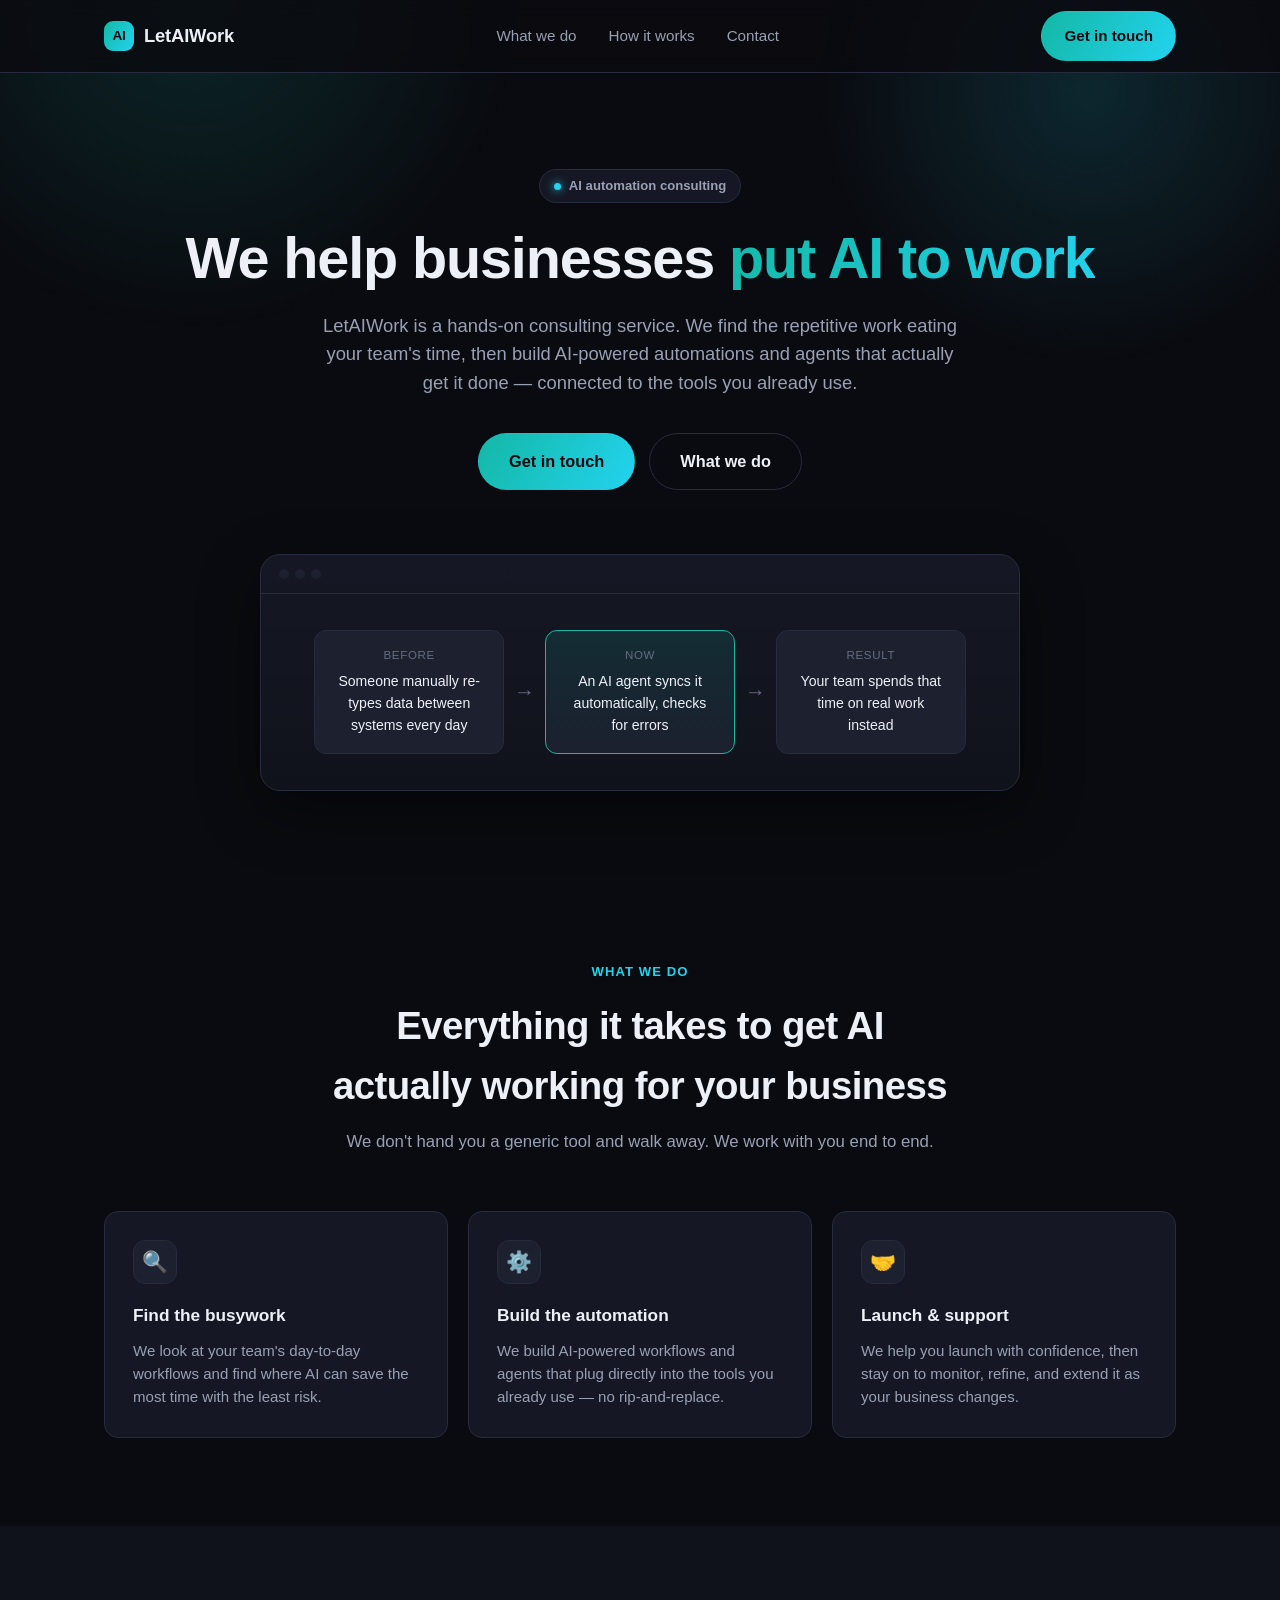
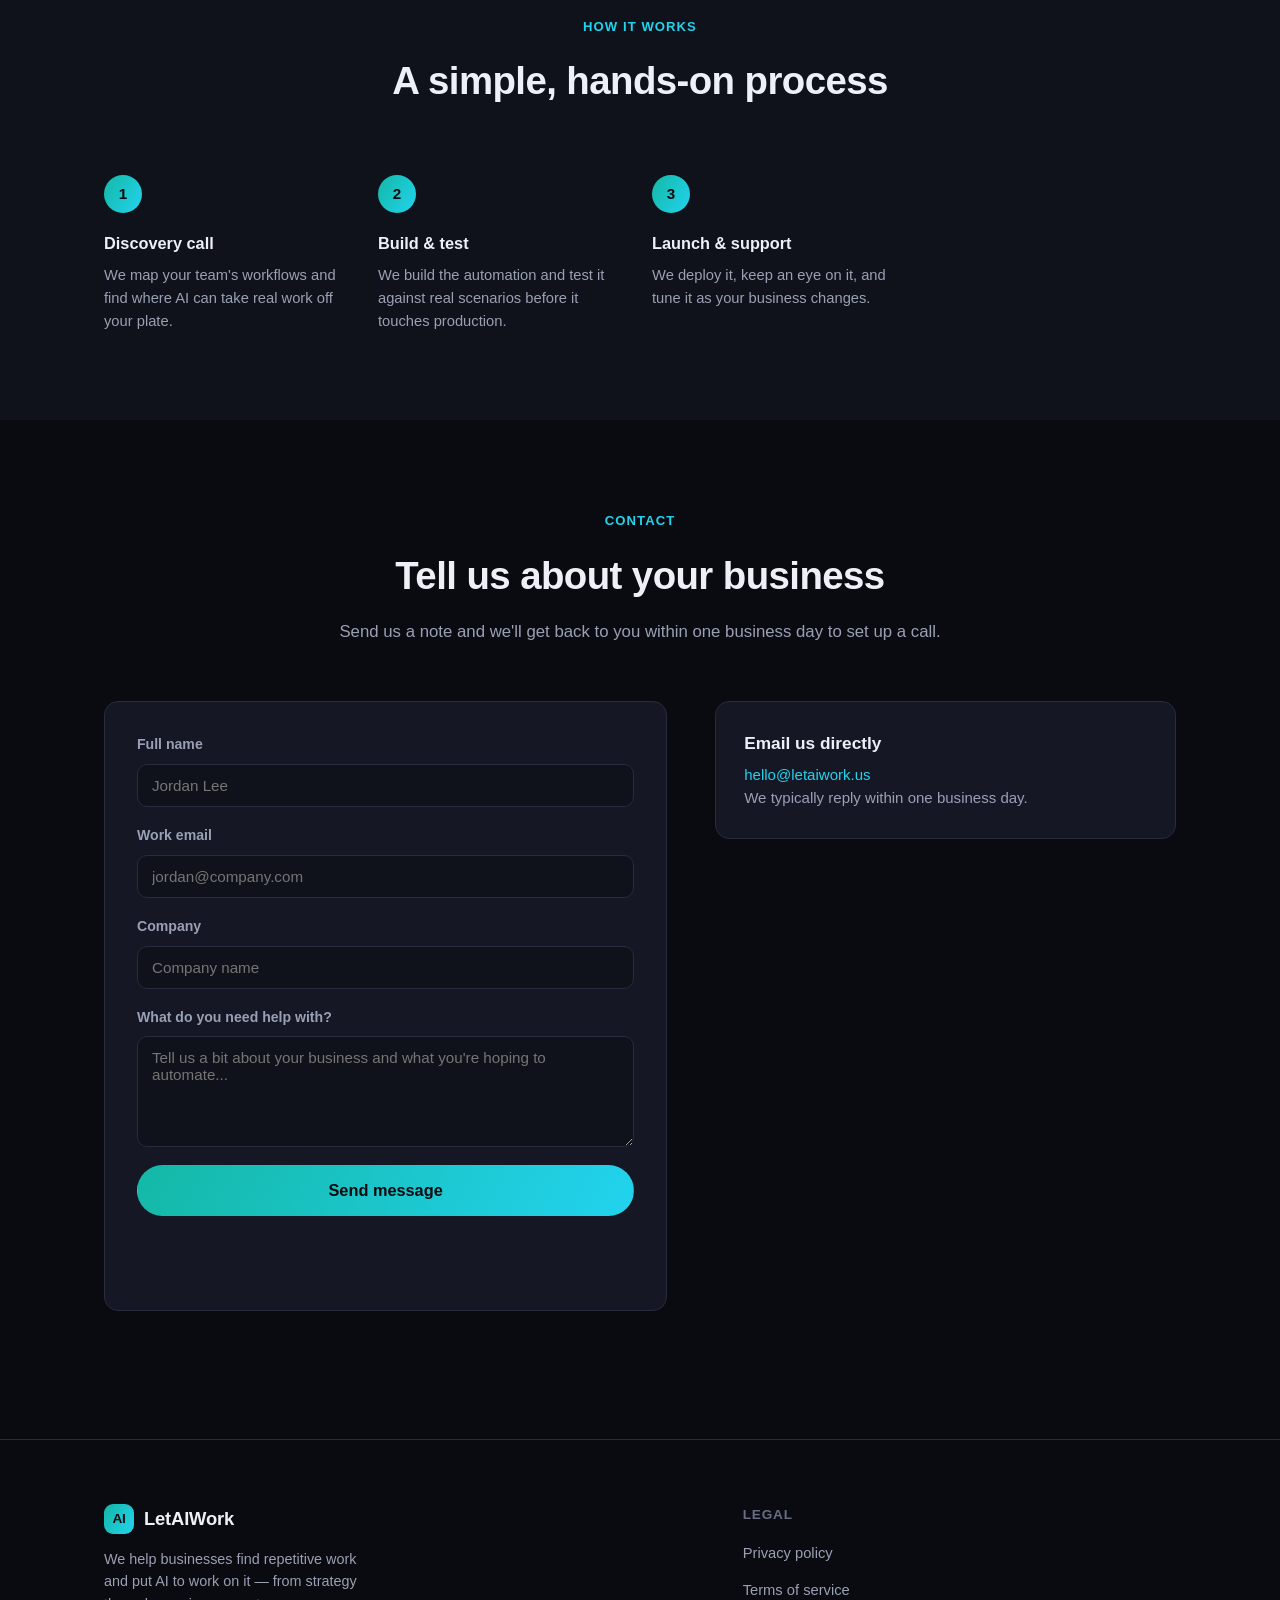
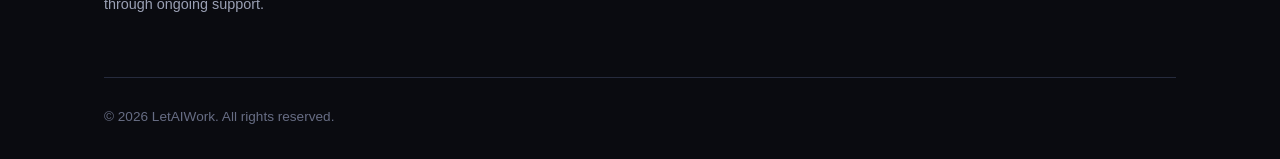
==== index.html @ fd500270 "Add initial static site: AI automation consulting landing page Single-page site pitching LetAIWork's" ====
<!doctype html>
<html lang="en">
<head>
<meta charset="UTF-8" />
<meta name="viewport" content="width=device-width, initial-scale=1.0" />
<title>LetAIWork — We help businesses put AI to work</title>
<meta name="description" content="LetAIWork is a consulting service that helps businesses find repetitive work, then build AI-powered automations and agents that handle it — connected to the tools you already use." />
<link rel="icon" href="data:image/svg+xml,<svg xmlns=%22http://www.w3.org/2000/svg%22 viewBox=%220 0 100 100%22><rect width=%22100%22 height=%22100%22 rx=%2224%22 fill=%22%2314b8a6%22/></svg>" />
<link rel="stylesheet" href="css/style.css" />
</head>
<body>

<header class="site-header">
  <div class="wrap">
    <a href="index.html" class="logo">
      <span class="logo-mark">AI</span>
      LetAIWork
    </a>
    <nav class="main-nav">
      <a href="#what-we-do">What we do</a>
      <a href="#how-it-works">How it works</a>
      <a href="#contact">Contact</a>
    </nav>
    <div class="nav-actions">
      <a href="#contact" class="btn btn-primary">Get in touch</a>
    </div>
    <button class="nav-toggle" aria-label="Toggle menu" aria-expanded="false">☰</button>
  </div>
  <div class="mobile-nav">
    <a href="#what-we-do">What we do</a>
    <a href="#how-it-works">How it works</a>
    <a href="#contact">Contact</a>
    <a href="#contact" class="btn btn-primary btn-block">Get in touch</a>
  </div>
</header>

<main>

  <section class="hero">
    <div class="wrap">
      <span class="eyebrow"><span class="dot"></span> AI automation consulting</span>
      <h1>We help businesses <span class="grad">put AI to work</span></h1>
      <p class="lede">LetAIWork is a hands-on consulting service. We find the repetitive work eating your team's time, then build AI-powered automations and agents that actually get it done — connected to the tools you already use.</p>
      <div class="hero-actions">
        <a href="#contact" class="btn btn-primary btn-lg">Get in touch</a>
        <a href="#what-we-do" class="btn btn-ghost btn-lg">What we do</a>
      </div>

      <div class="hero-visual">
        <div class="window-toolbar"><span></span><span></span><span></span></div>
        <div class="flow-body">
          <div class="flow-step">
            <span class="flow-label">Before</span>
            Someone manually re-types data between systems every day
          </div>
          <span class="flow-arrow">→</span>
          <div class="flow-step active">
            <span class="flow-label">Now</span>
            An AI agent syncs it automatically, checks for errors
          </div>
          <span class="flow-arrow">→</span>
          <div class="flow-step">
            <span class="flow-label">Result</span>
            Your team spends that time on real work instead
          </div>
        </div>
      </div>
    </div>
  </section>

  <section id="what-we-do">
    <div class="wrap">
      <div class="section-head">
        <span class="tag">What we do</span>
        <h2>Everything it takes to get AI actually working for your business</h2>
        <p>We don't hand you a generic tool and walk away. We work with you end to end.</p>
      </div>
      <div class="grid">
        <div class="card">
          <div class="card-icon">🔍</div>
          <h3>Find the busywork</h3>
          <p>We look at your team's day-to-day workflows and find where AI can save the most time with the least risk.</p>
        </div>
        <div class="card">
          <div class="card-icon">⚙️</div>
          <h3>Build the automation</h3>
          <p>We build AI-powered workflows and agents that plug directly into the tools you already use — no rip-and-replace.</p>
        </div>
        <div class="card">
          <div class="card-icon">🤝</div>
          <h3>Launch &amp; support</h3>
          <p>We help you launch with confidence, then stay on to monitor, refine, and extend it as your business changes.</p>
        </div>
      </div>
    </div>
  </section>

  <section id="how-it-works" style="background: var(--bg-alt);">
    <div class="wrap">
      <div class="section-head">
        <span class="tag">How it works</span>
        <h2>A simple, hands-on process</h2>
      </div>
      <div class="steps">
        <div class="step">
          <div class="step-num">1</div>
          <h3>Discovery call</h3>
          <p>We map your team's workflows and find where AI can take real work off your plate.</p>
        </div>
        <div class="step">
          <div class="step-num">2</div>
          <h3>Build &amp; test</h3>
          <p>We build the automation and test it against real scenarios before it touches production.</p>
        </div>
        <div class="step">
          <div class="step-num">3</div>
          <h3>Launch &amp; support</h3>
          <p>We deploy it, keep an eye on it, and tune it as your business changes.</p>
        </div>
      </div>
    </div>
  </section>

  <section id="contact">
    <div class="wrap">
      <div class="section-head">
        <span class="tag">Contact</span>
        <h2>Tell us about your business</h2>
        <p>Send us a note and we'll get back to you within one business day to set up a call.</p>
      </div>
      <div class="contact-grid">

        <form class="contact-form" id="contact-form">
          <div class="field">
            <label for="name">Full name</label>
            <input type="text" id="name" name="name" required placeholder="Jordan Lee" />
          </div>
          <div class="field">
            <label for="email">Work email</label>
            <input type="email" id="email" name="email" required placeholder="jordan@company.com" />
          </div>
          <div class="field">
            <label for="company">Company</label>
            <input type="text" id="company" name="company" placeholder="Company name" />
          </div>
          <div class="field">
            <label for="message">What do you need help with?</label>
            <textarea id="message" name="message" rows="5" required placeholder="Tell us a bit about your business and what you're hoping to automate..."></textarea>
          </div>
          <button type="submit" class="btn btn-primary btn-block btn-lg">Send message</button>
          <p class="form-status hero-note" style="text-align:center; min-height: 1.2em;"></p>
        </form>

        <div class="contact-info">
          <div class="card">
            <h3>Email us directly</h3>
            <p><a href="mailto:hello@letaiwork.us">hello@letaiwork.us</a><br>We typically reply within one business day.</p>
          </div>
        </div>

      </div>
    </div>
  </section>

</main>

<footer class="site-footer">
  <div class="wrap">
    <div class="footer-grid" style="grid-template-columns: 1.4fr 1fr;">
      <div class="footer-brand">
        <a href="index.html" class="logo"><span class="logo-mark">AI</span>LetAIWork</a>
        <p>We help businesses find repetitive work and put AI to work on it — from strategy through ongoing support.</p>
      </div>
      <div class="footer-col">
        <h4>Legal</h4>
        <ul>
          <li><a href="privacy.html">Privacy policy</a></li>
          <li><a href="terms.html">Terms of service</a></li>
        </ul>
      </div>
    </div>
    <div class="footer-bottom">
      <span>© <span id="year">2026</span> LetAIWork. All rights reserved.</span>
    </div>
  </div>
</footer>

<script src="js/main.js"></script>
</body>
</html>
---- css/style.css ----
/* LetAIWork — letaiwork.us */

:root {
  --bg: #0a0b10;
  --bg-alt: #10121b;
  --surface: #151824;
  --surface-2: #1c202f;
  --border: #262b3d;
  --text: #eef0f7;
  --text-dim: #9aa0b4;
  --text-faint: #676d84;
  --accent-1: #14b8a6;
  --accent-2: #22d3ee;
  --accent-3: #fbbf24;
  --gradient: linear-gradient(120deg, var(--accent-1), var(--accent-2));
  --radius: 14px;
  --max-width: 1120px;
  --shadow: 0 20px 60px rgba(0, 0, 0, 0.45);
}

* {
  box-sizing: border-box;
}

html {
  scroll-behavior: smooth;
}

body {
  margin: 0;
  background: var(--bg);
  color: var(--text);
  font-family: -apple-system, BlinkMacSystemFont, "Segoe UI", Inter, Roboto, Helvetica, Arial, sans-serif;
  line-height: 1.55;
  -webkit-font-smoothing: antialiased;
}

body::before {
  content: "";
  position: fixed;
  inset: 0;
  z-index: -1;
  background:
    radial-gradient(600px circle at 15% 0%, rgba(20, 184, 166, 0.16), transparent 55%),
    radial-gradient(500px circle at 85% 10%, rgba(34, 211, 238, 0.14), transparent 55%);
  pointer-events: none;
}

img {
  max-width: 100%;
  display: block;
}

a {
  color: inherit;
  text-decoration: none;
}

.wrap {
  max-width: var(--max-width);
  margin: 0 auto;
  padding: 0 24px;
}

/* ---------- Header ---------- */

.site-header {
  position: sticky;
  top: 0;
  z-index: 50;
  background: rgba(10, 11, 16, 0.8);
  backdrop-filter: blur(10px);
  border-bottom: 1px solid var(--border);
}

.site-header .wrap {
  display: flex;
  align-items: center;
  justify-content: space-between;
  height: 72px;
}

.logo {
  display: flex;
  align-items: center;
  gap: 10px;
  font-weight: 700;
  font-size: 1.15rem;
  letter-spacing: -0.01em;
}

.logo-mark {
  width: 30px;
  height: 30px;
  border-radius: 9px;
  background: var(--gradient);
  display: inline-flex;
  align-items: center;
  justify-content: center;
  font-size: 0.85rem;
  color: #0a0b10;
  font-weight: 800;
}

.main-nav {
  display: flex;
  align-items: center;
  gap: 32px;
}

.main-nav a {
  color: var(--text-dim);
  font-size: 0.95rem;
  font-weight: 500;
  transition: color 0.15s ease;
}

.main-nav a:hover,
.main-nav a[aria-current="page"] {
  color: var(--text);
}

.nav-actions {
  display: flex;
  align-items: center;
  gap: 14px;
}

.nav-toggle {
  display: none;
  background: none;
  border: 1px solid var(--border);
  border-radius: 8px;
  width: 40px;
  height: 40px;
  color: var(--text);
  font-size: 1.1rem;
  cursor: pointer;
}

/* ---------- Buttons ---------- */

.btn {
  display: inline-flex;
  align-items: center;
  justify-content: center;
  gap: 8px;
  padding: 12px 22px;
  border-radius: 999px;
  font-weight: 600;
  font-size: 0.95rem;
  border: 1px solid transparent;
  cursor: pointer;
  transition: transform 0.15s ease, box-shadow 0.15s ease, background 0.15s ease, border-color 0.15s ease;
  white-space: nowrap;
}

.btn-primary {
  background: var(--gradient);
  color: #0a0b10;
}

.btn-primary:hover {
  transform: translateY(-1px);
  box-shadow: 0 10px 30px rgba(20, 184, 166, 0.35);
}

.btn-ghost {
  background: transparent;
  color: var(--text);
  border-color: var(--border);
}

.btn-ghost:hover {
  border-color: var(--accent-2);
  color: var(--accent-2);
}

.btn-block {
  width: 100%;
}

.btn-lg {
  padding: 15px 30px;
  font-size: 1.02rem;
}

/* ---------- Hero ---------- */

.hero {
  padding: 96px 0 80px;
  text-align: center;
}

.eyebrow {
  display: inline-flex;
  align-items: center;
  gap: 8px;
  padding: 6px 14px;
  border-radius: 999px;
  border: 1px solid var(--border);
  background: var(--surface);
  color: var(--text-dim);
  font-size: 0.82rem;
  font-weight: 600;
  margin-bottom: 24px;
}

.eyebrow .dot {
  width: 7px;
  height: 7px;
  border-radius: 50%;
  background: var(--accent-2);
  box-shadow: 0 0 8px var(--accent-2);
}

h1 {
  font-size: clamp(2.3rem, 5vw, 3.6rem);
  line-height: 1.08;
  letter-spacing: -0.02em;
  margin: 0 0 22px;
  font-weight: 700;
}

h1 .grad {
  background: var(--gradient);
  -webkit-background-clip: text;
  background-clip: text;
  color: transparent;
}

.lede {
  max-width: 640px;
  margin: 0 auto 36px;
  font-size: 1.15rem;
  color: var(--text-dim);
}

.hero-actions {
  display: flex;
  align-items: center;
  justify-content: center;
  gap: 14px;
  flex-wrap: wrap;
  margin-bottom: 20px;
}

.hero-note {
  color: var(--text-faint);
  font-size: 0.85rem;
}

/* Hero visual mock: a simple automated workflow strip */

.hero-visual {
  margin: 64px auto 0;
  max-width: 760px;
  border-radius: 20px;
  border: 1px solid var(--border);
  background: linear-gradient(180deg, var(--surface), var(--bg-alt));
  box-shadow: var(--shadow);
  overflow: hidden;
  text-align: left;
}

.hero-visual .window-toolbar {
  display: flex;
  gap: 6px;
  padding: 14px 18px;
  border-bottom: 1px solid var(--border);
}

.hero-visual .window-toolbar span {
  width: 10px;
  height: 10px;
  border-radius: 50%;
  background: var(--surface-2);
}

.flow-body {
  padding: 36px 24px;
  display: flex;
  align-items: center;
  justify-content: center;
  gap: 10px;
  flex-wrap: wrap;
}

.flow-step {
  background: var(--surface-2);
  border: 1px solid var(--border);
  border-radius: 12px;
  padding: 16px 18px;
  font-size: 0.88rem;
  max-width: 190px;
  text-align: center;
}

.flow-step .flow-label {
  display: block;
  color: var(--text-faint);
  font-size: 0.72rem;
  text-transform: uppercase;
  letter-spacing: 0.06em;
  margin-bottom: 6px;
}

.flow-step.active {
  border-color: var(--accent-1);
  background: linear-gradient(180deg, rgba(20, 184, 166, 0.14), var(--surface-2));
}

.flow-arrow {
  color: var(--text-faint);
  font-size: 1.3rem;
  flex-shrink: 0;
}

/* ---------- Sections ---------- */

section {
  padding: 88px 0;
}

.section-head {
  max-width: 620px;
  margin: 0 auto 56px;
  text-align: center;
}

.section-head h2 {
  font-size: clamp(1.8rem, 3.5vw, 2.4rem);
  letter-spacing: -0.015em;
  margin: 0 0 14px;
}

.section-head p {
  color: var(--text-dim);
  font-size: 1.05rem;
  margin: 0;
}

.tag {
  display: inline-block;
  color: var(--accent-2);
  font-weight: 700;
  font-size: 0.82rem;
  text-transform: uppercase;
  letter-spacing: 0.08em;
  margin-bottom: 14px;
}

/* ---------- Feature grid ---------- */

.grid {
  display: grid;
  grid-template-columns: repeat(3, 1fr);
  gap: 20px;
}

.card {
  background: var(--surface);
  border: 1px solid var(--border);
  border-radius: var(--radius);
  padding: 28px;
  transition: border-color 0.15s ease, transform 0.15s ease;
}

.card:hover {
  border-color: #38405c;
  transform: translateY(-2px);
}

.card-icon {
  width: 44px;
  height: 44px;
  border-radius: 12px;
  display: flex;
  align-items: center;
  justify-content: center;
  font-size: 1.3rem;
  background: var(--surface-2);
  border: 1px solid var(--border);
  margin-bottom: 18px;
}

.card h3 {
  font-size: 1.08rem;
  margin: 0 0 10px;
}

.card p {
  color: var(--text-dim);
  font-size: 0.94rem;
  margin: 0;
}

/* ---------- Steps ---------- */

.steps {
  display: grid;
  grid-template-columns: repeat(4, 1fr);
  gap: 24px;
}

.step {
  position: relative;
  padding-top: 8px;
}

.step-num {
  display: inline-flex;
  align-items: center;
  justify-content: center;
  width: 38px;
  height: 38px;
  border-radius: 50%;
  background: var(--gradient);
  color: #0a0b10;
  font-weight: 800;
  margin-bottom: 18px;
  font-size: 0.95rem;
}

.step h3 {
  font-size: 1.02rem;
  margin: 0 0 8px;
}

.step p {
  color: var(--text-dim);
  font-size: 0.92rem;
  margin: 0;
}

/* ---------- Contact ---------- */

.contact-grid {
  display: grid;
  grid-template-columns: 1.1fr 0.9fr;
  gap: 48px;
  align-items: start;
}

.contact-form {
  background: var(--surface);
  border: 1px solid var(--border);
  border-radius: var(--radius);
  padding: 32px;
  display: flex;
  flex-direction: column;
  gap: 18px;
}

.field {
  display: flex;
  flex-direction: column;
  gap: 8px;
}

.field label {
  font-size: 0.88rem;
  font-weight: 600;
  color: var(--text-dim);
}

.field input,
.field textarea,
.field select {
  background: var(--bg-alt);
  border: 1px solid var(--border);
  border-radius: 10px;
  padding: 12px 14px;
  color: var(--text);
  font-size: 0.95rem;
  font-family: inherit;
  resize: vertical;
}

.field input:focus,
.field textarea:focus,
.field select:focus {
  outline: none;
  border-color: var(--accent-2);
}

.contact-info {
  display: flex;
  flex-direction: column;
  gap: 24px;
}

.contact-info .card h3 {
  margin: 0 0 6px;
}

.contact-info .card p {
  margin: 0;
}

.contact-info a {
  color: var(--accent-2);
}

/* ---------- Footer ---------- */

.site-footer {
  border-top: 1px solid var(--border);
  padding: 64px 0 32px;
  margin-top: 40px;
}

.footer-grid {
  display: grid;
  grid-template-columns: 1.4fr repeat(3, 1fr);
  gap: 32px;
  margin-bottom: 48px;
}

.footer-brand p {
  color: var(--text-dim);
  font-size: 0.9rem;
  max-width: 280px;
  margin-top: 14px;
}

.footer-col h4 {
  font-size: 0.85rem;
  text-transform: uppercase;
  letter-spacing: 0.06em;
  color: var(--text-faint);
  margin: 0 0 16px;
}

.footer-col ul {
  list-style: none;
  margin: 0;
  padding: 0;
  display: flex;
  flex-direction: column;
  gap: 12px;
}

.footer-col a {
  color: var(--text-dim);
  font-size: 0.92rem;
  transition: color 0.15s ease;
}

.footer-col a:hover {
  color: var(--text);
}

.footer-bottom {
  display: flex;
  align-items: center;
  justify-content: space-between;
  padding-top: 28px;
  border-top: 1px solid var(--border);
  color: var(--text-faint);
  font-size: 0.85rem;
  flex-wrap: wrap;
  gap: 12px;
}

.footer-socials {
  display: flex;
  gap: 16px;
}

/* ---------- 404 ---------- */

.error-page {
  padding: 140px 0;
  text-align: center;
}

.error-page .code {
  font-size: 6rem;
  font-weight: 800;
  background: var(--gradient);
  -webkit-background-clip: text;
  background-clip: text;
  color: transparent;
  line-height: 1;
  margin-bottom: 16px;
}

/* ---------- Responsive ---------- */

@media (max-width: 900px) {
  .main-nav,
  .nav-actions .btn-ghost {
    display: none;
  }

  .nav-toggle {
    display: inline-flex;
    align-items: center;
    justify-content: center;
  }

  .grid,
  .steps,
  .footer-grid {
    grid-template-columns: repeat(2, 1fr);
  }

  .contact-grid {
    grid-template-columns: 1fr;
  }
}

@media (max-width: 560px) {
  .grid,
  .steps,
  .footer-grid {
    grid-template-columns: 1fr;
  }

  .hero {
    padding: 64px 0 56px;
  }

  section {
    padding: 64px 0;
  }

  .flow-arrow {
    transform: rotate(90deg);
  }
}

/* ---------- Mobile nav drawer ---------- */

.mobile-nav {
  display: none;
  position: fixed;
  top: 72px;
  left: 0;
  right: 0;
  height: calc(100vh - 72px);
  background: var(--bg);
  z-index: 40;
  padding: 24px;
  border-top: 1px solid var(--border);
  overflow-y: auto;
}

.mobile-nav.open {
  display: flex;
  flex-direction: column;
  gap: 22px;
}

.mobile-nav a {
  font-size: 1.1rem;
  font-weight: 600;
  color: var(--text);
}

.mobile-nav .btn {
  margin-top: 12px;
}
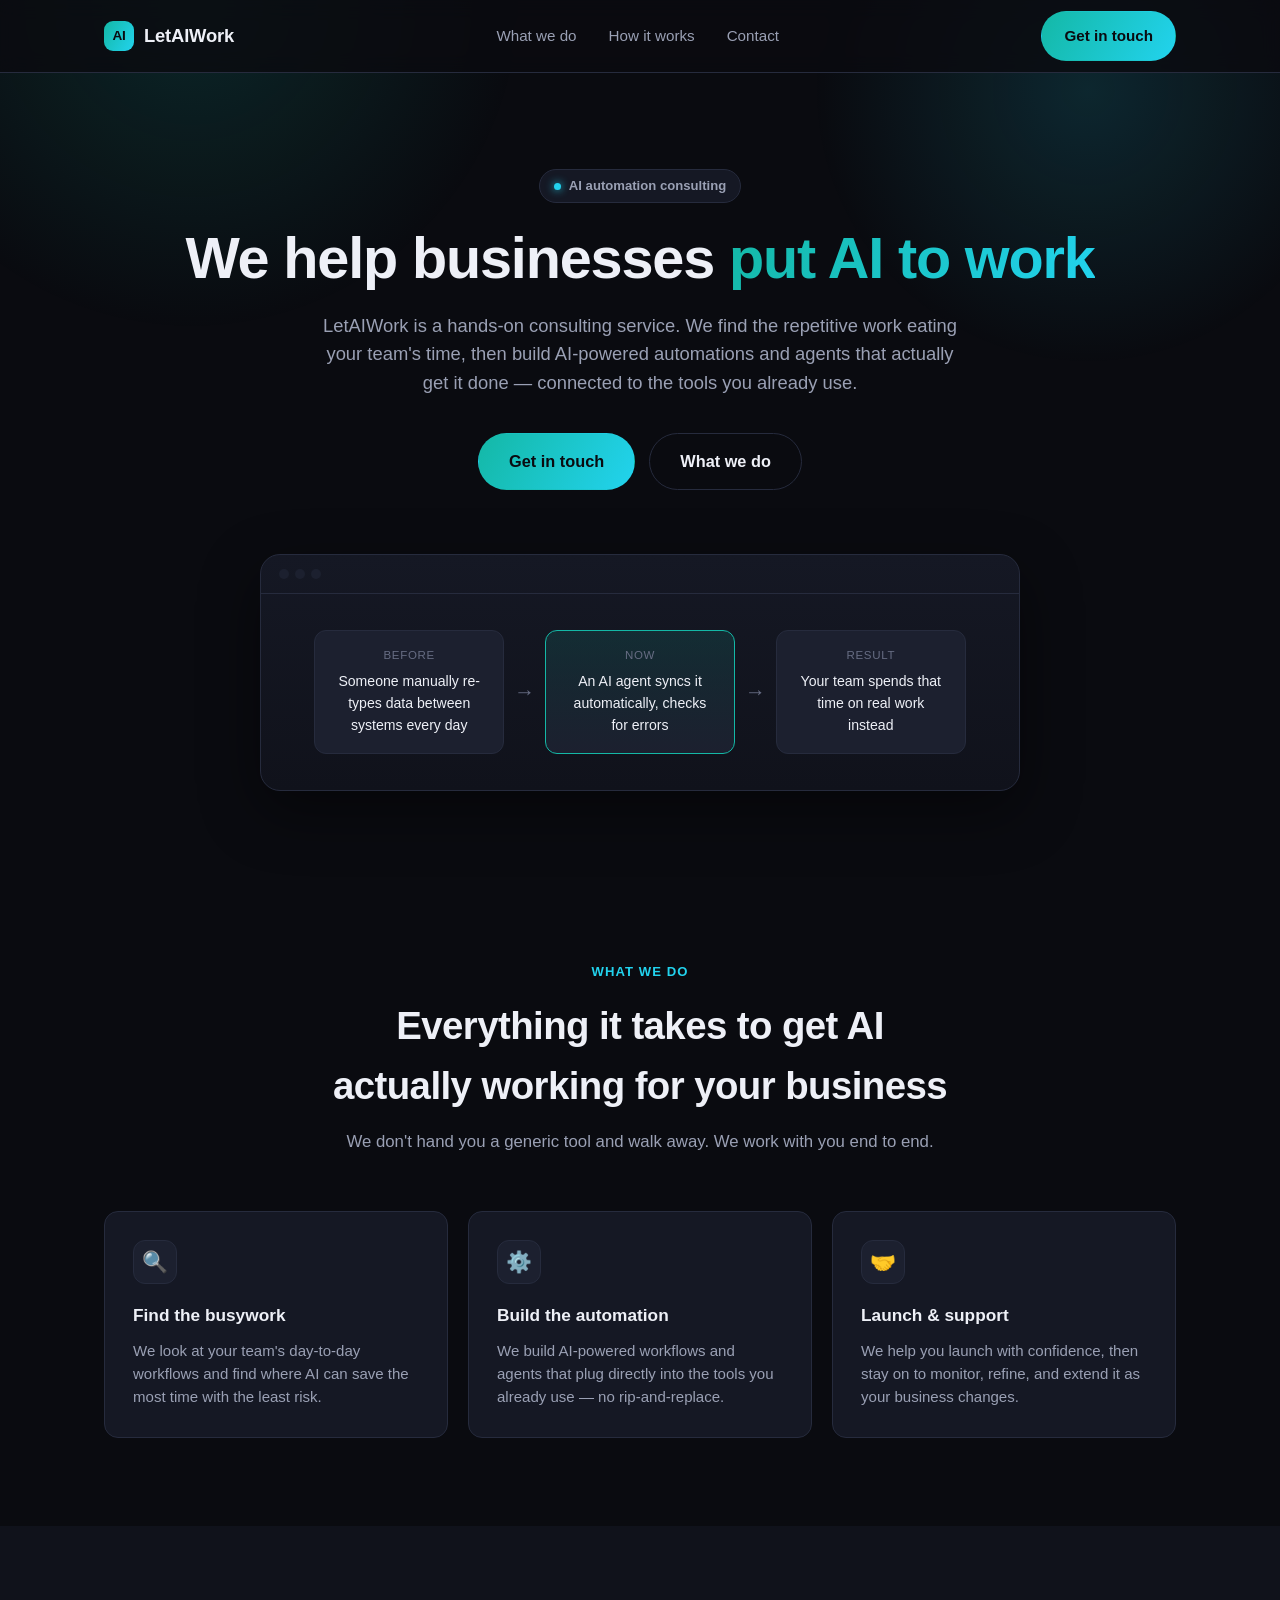
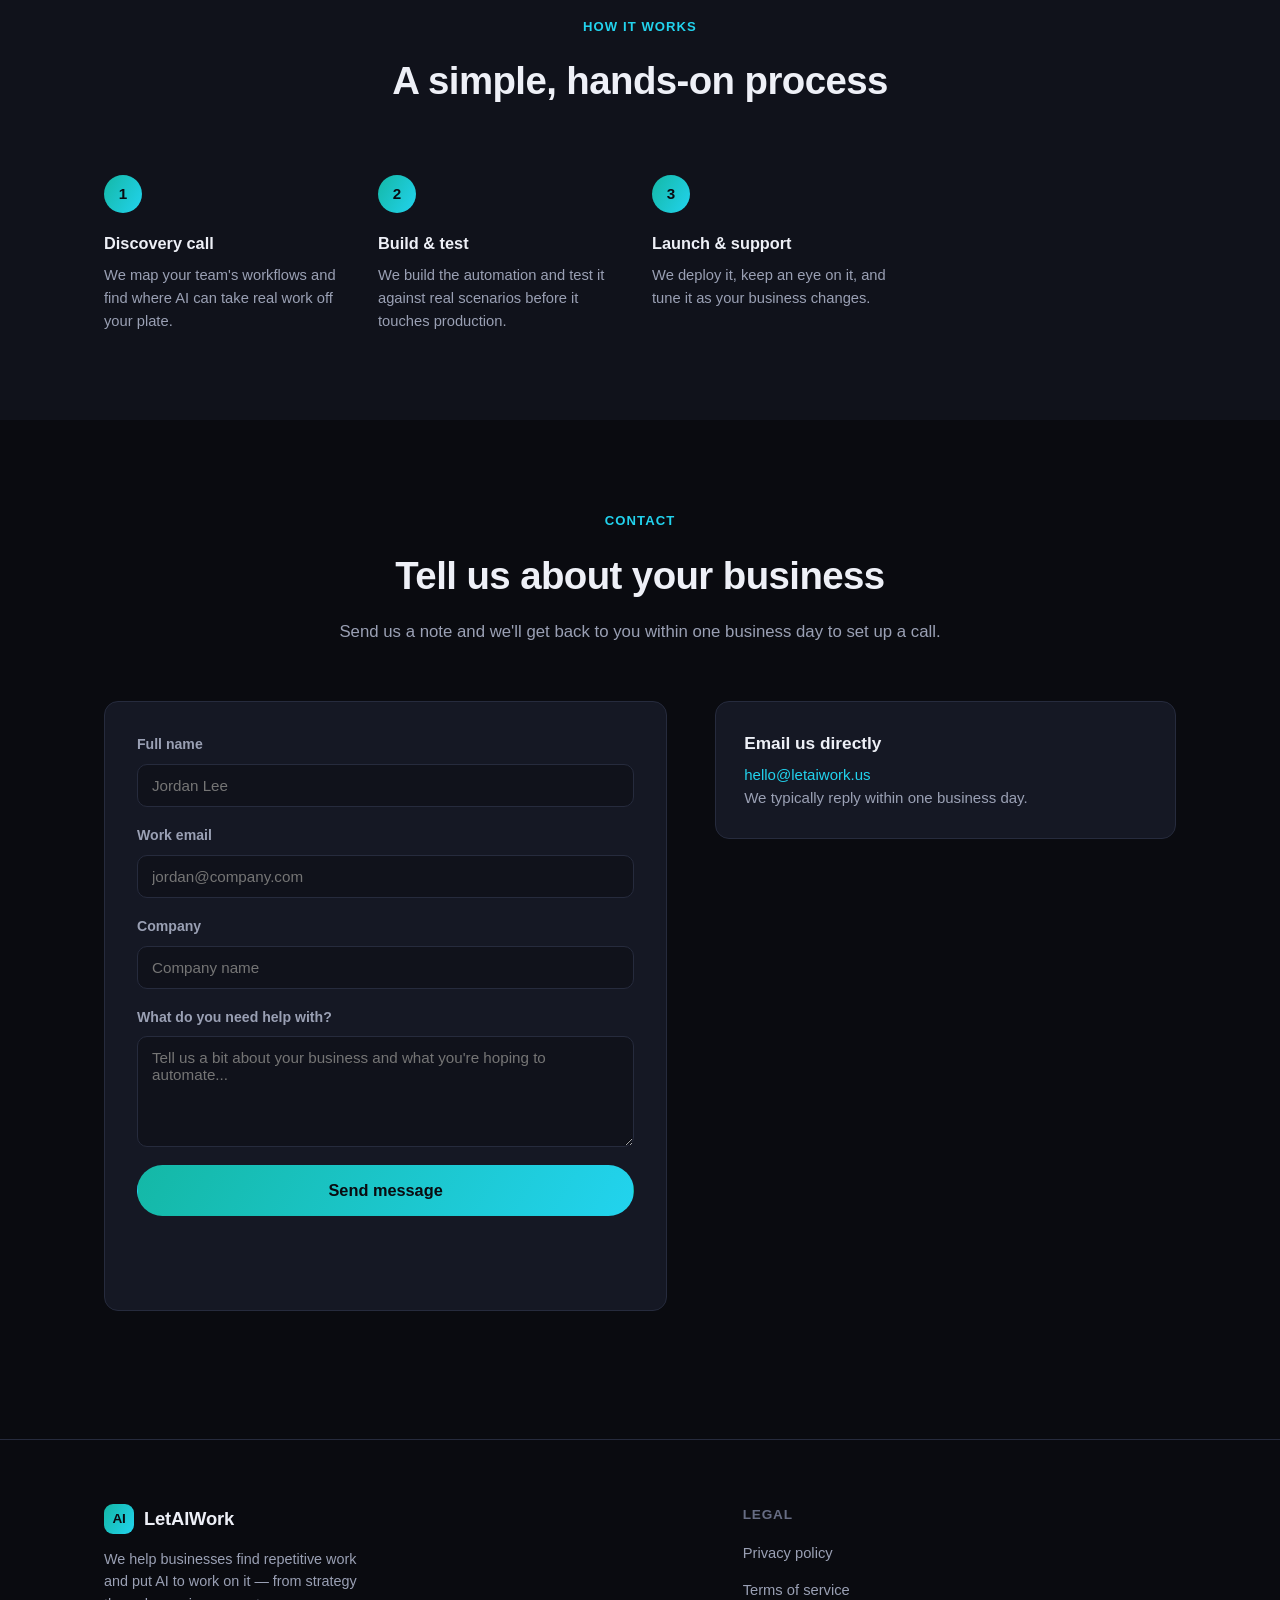
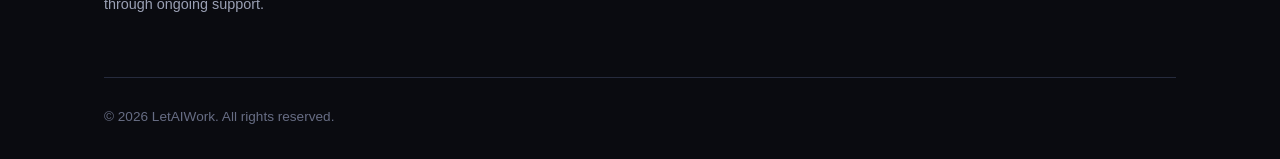
==== commit 0fcab35f: "Fix contact form false-success: use FormSubmit AJAX endpoint Same fix as joinaichat.com: the plain f" ====
--- a/index.html
+++ b/index.html
@@ -5,6 +5,30 @@
 <meta name="viewport" content="width=device-width, initial-scale=1.0" />
 <title>LetAIWork — We help businesses put AI to work</title>
 <meta name="description" content="LetAIWork is a consulting service that helps businesses find repetitive work, then build AI-powered automations and agents that handle it — connected to the tools you already use." />
+<link rel="canonical" href="https://letaiwork.us/" />
+<meta name="theme-color" content="#0a0b10" />
+
+<meta property="og:type" content="website" />
+<meta property="og:site_name" content="LetAIWork" />
+<meta property="og:title" content="LetAIWork — We help businesses put AI to work" />
+<meta property="og:description" content="A hands-on consulting service that finds the repetitive work eating your team's time, then builds AI-powered automations and agents that handle it." />
+<meta property="og:url" content="https://letaiwork.us/" />
+<meta name="twitter:card" content="summary" />
+<meta name="twitter:title" content="LetAIWork — We help businesses put AI to work" />
+<meta name="twitter:description" content="A hands-on consulting service that finds the repetitive work eating your team's time, then builds AI-powered automations." />
+
+<script type="application/ld+json">
+{
+  "@context": "https://schema.org",
+  "@type": "ProfessionalService",
+  "name": "LetAIWork",
+  "url": "https://letaiwork.us/",
+  "description": "LetAIWork is a consulting service that helps businesses find repetitive work, then build AI-powered automations and agents that handle it — connected to the tools you already use.",
+  "email": "hello@letaiwork.us",
+  "areaServed": "US"
+}
+</script>
+
 <link rel="icon" href="data:image/svg+xml,<svg xmlns=%22http://www.w3.org/2000/svg%22 viewBox=%220 0 100 100%22><rect width=%22100%22 height=%22100%22 rx=%2224%22 fill=%22%2314b8a6%22/></svg>" />
 <link rel="stylesheet" href="css/style.css" />
 </head>
@@ -130,7 +154,10 @@
       </div>
       <div class="contact-grid">
 
-        <form class="contact-form" id="contact-form">
+        <form class="contact-form" id="contact-form" action="https://formsubmit.co/hello@letaiwork.us" method="POST">
+          <input type="hidden" name="_subject" value="New inquiry from letaiwork.us" />
+          <input type="hidden" name="_template" value="table" />
+          <input type="hidden" name="_honey" style="display:none" tabindex="-1" autocomplete="off" />
           <div class="field">
             <label for="name">Full name</label>
             <input type="text" id="name" name="name" required placeholder="Jordan Lee" />
@@ -185,6 +212,6 @@
   </div>
 </footer>
 
-<script src="js/main.js"></script>
+<script src="js/main.js?v=2"></script>
 </body>
 </html>
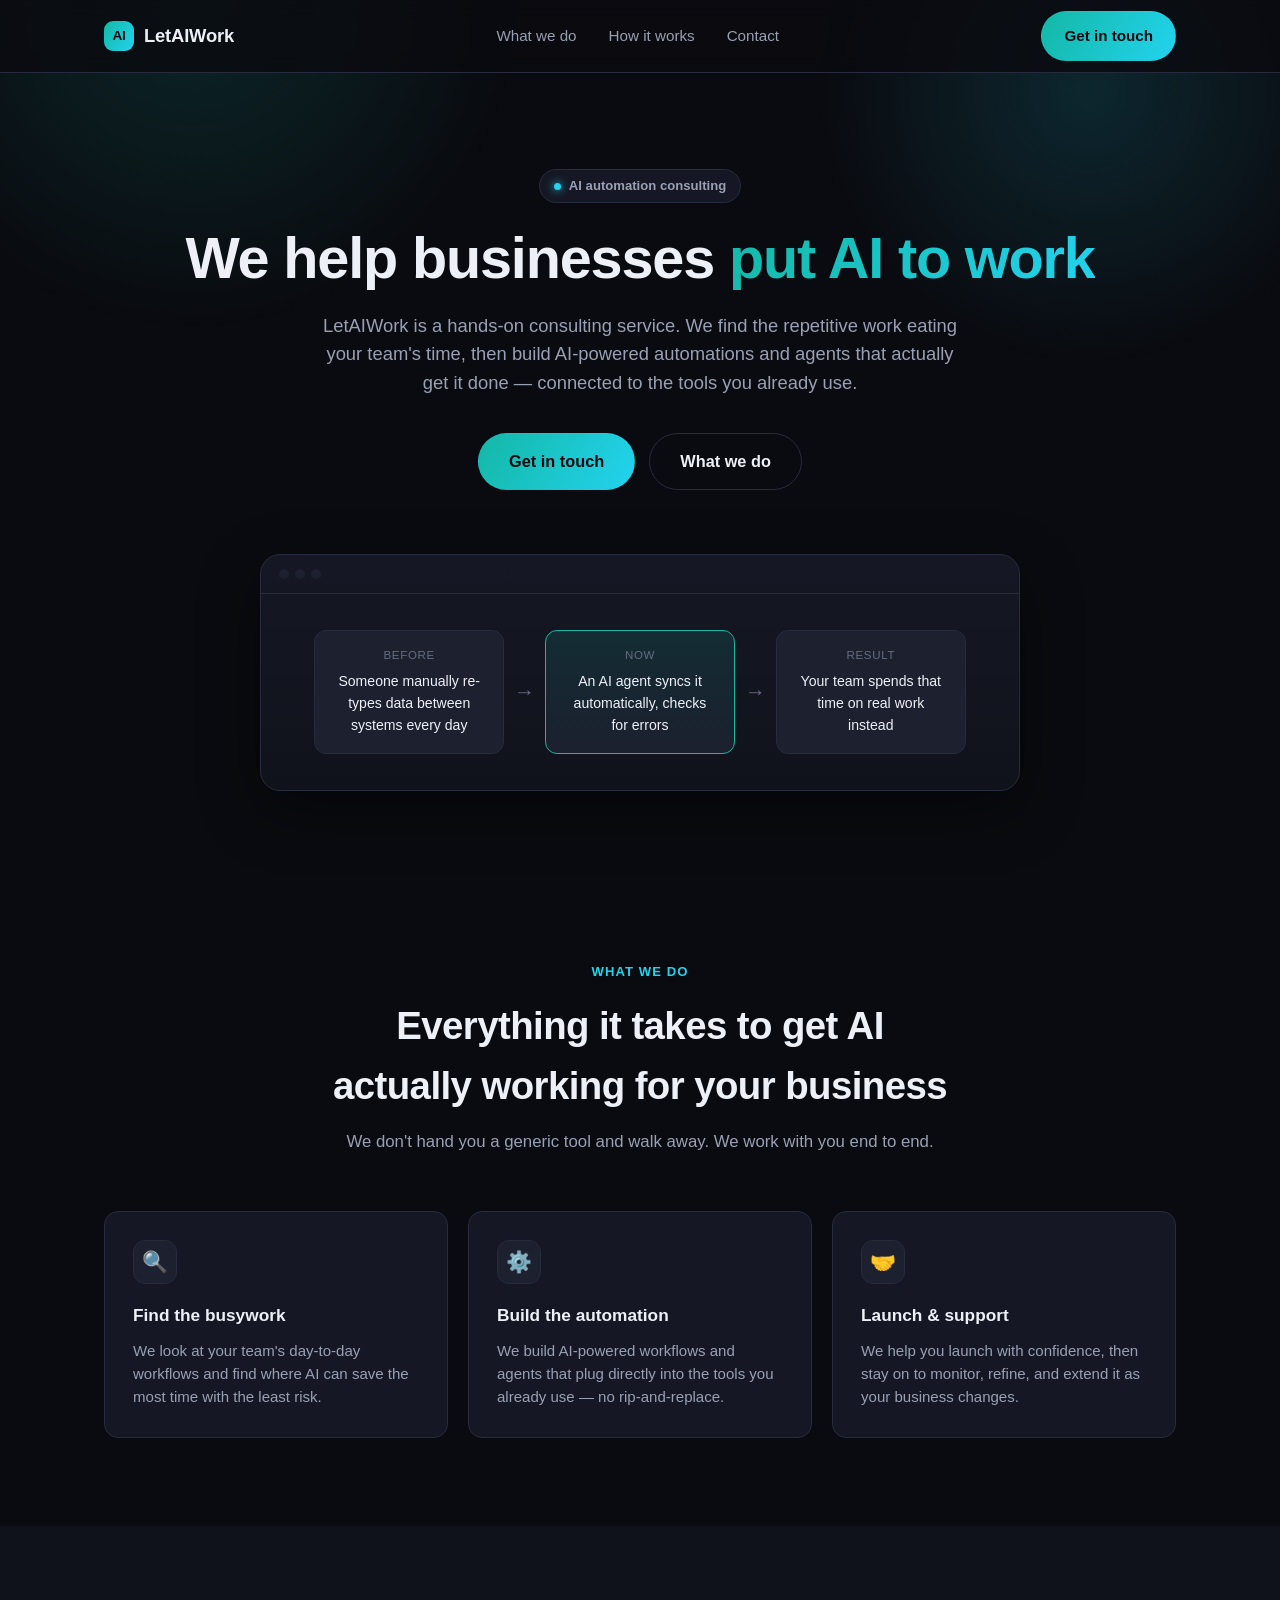
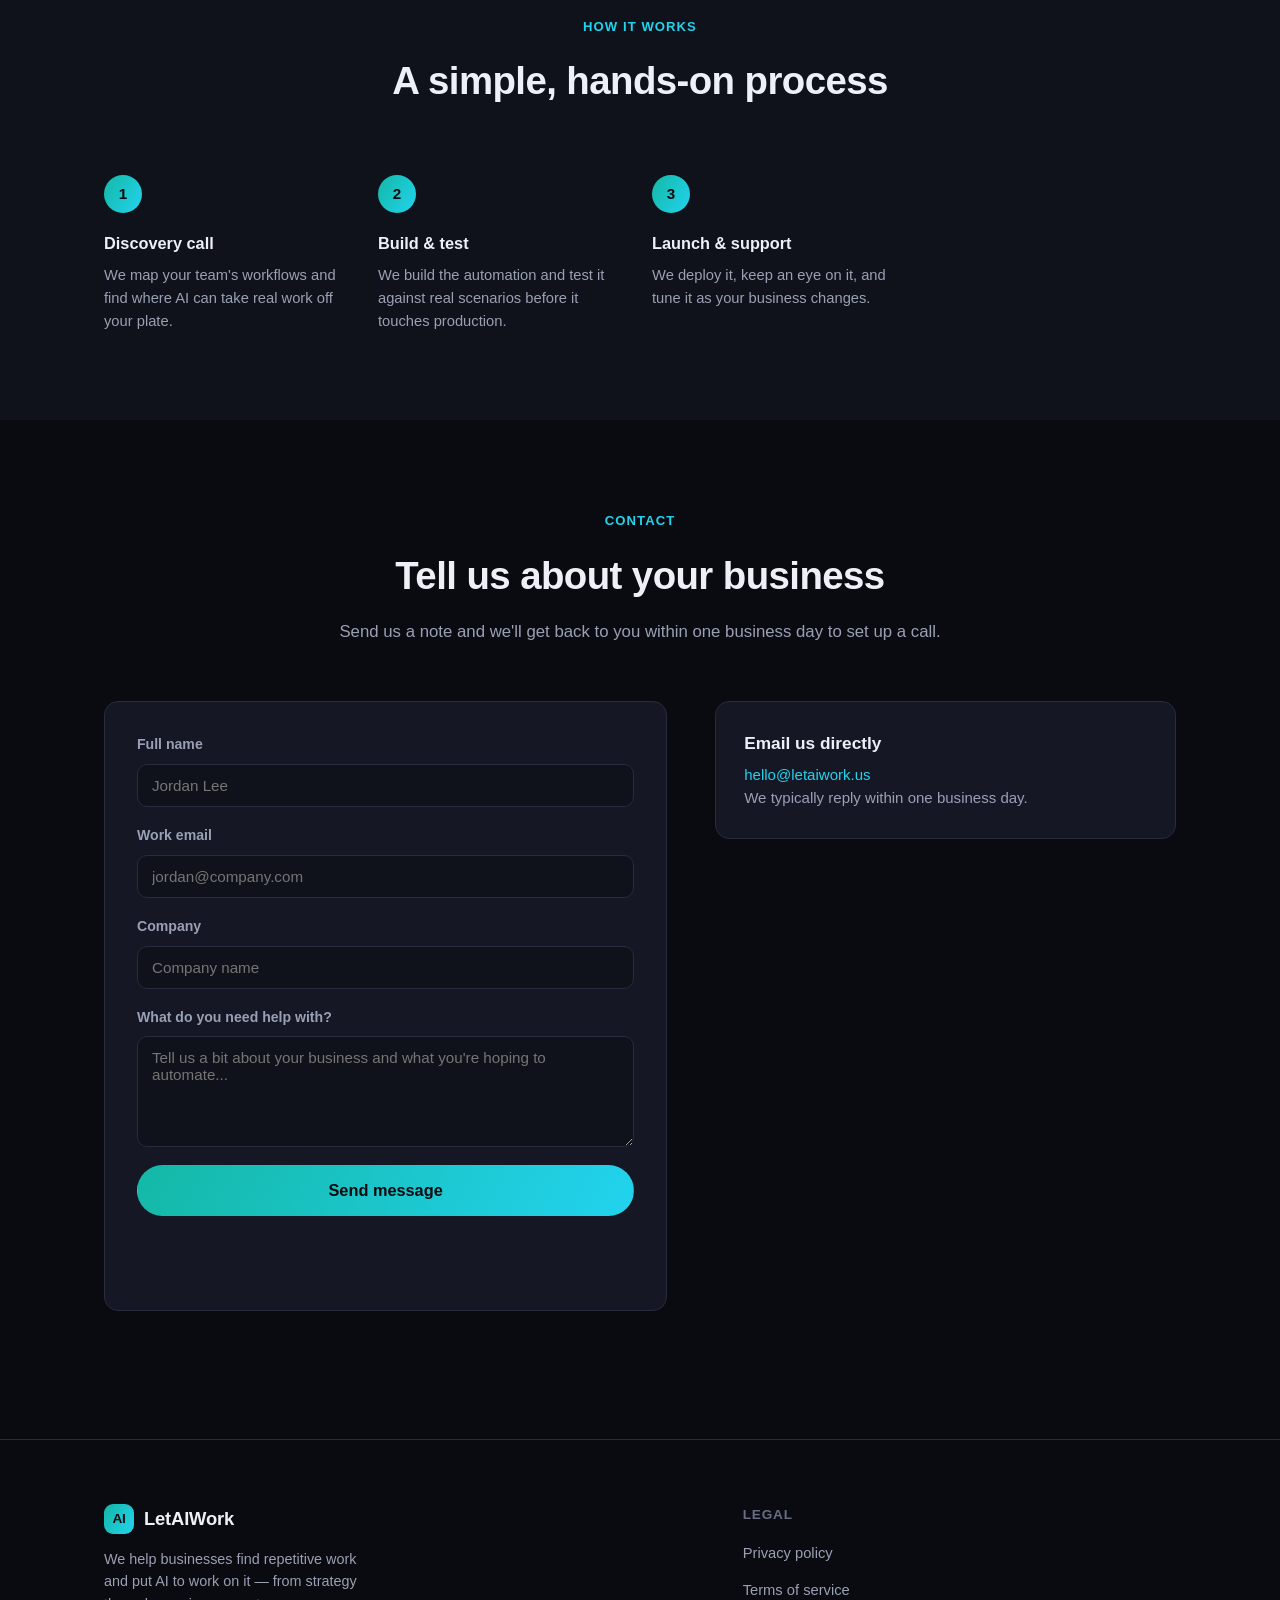
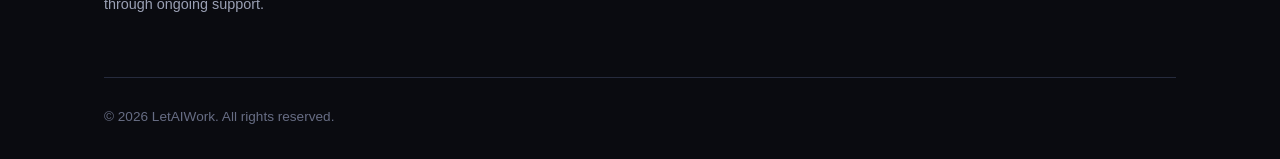
==== commit 7ee48408: "Add auto-response confirmation email for form submitters Same as joinaichat.com: FormSubmit's _autor" ====
--- a/index.html
+++ b/index.html
@@ -157,6 +157,7 @@
         <form class="contact-form" id="contact-form" action="https://formsubmit.co/hello@letaiwork.us" method="POST">
           <input type="hidden" name="_subject" value="New inquiry from letaiwork.us" />
           <input type="hidden" name="_template" value="table" />
+          <input type="hidden" name="_autoresponse" value="Thanks for reaching out to LetAIWork! We received your message and will get back to you within one business day. — The LetAIWork team (letaiwork.us)" />
           <input type="hidden" name="_honey" style="display:none" tabindex="-1" autocomplete="off" />
           <div class="field">
             <label for="name">Full name</label>
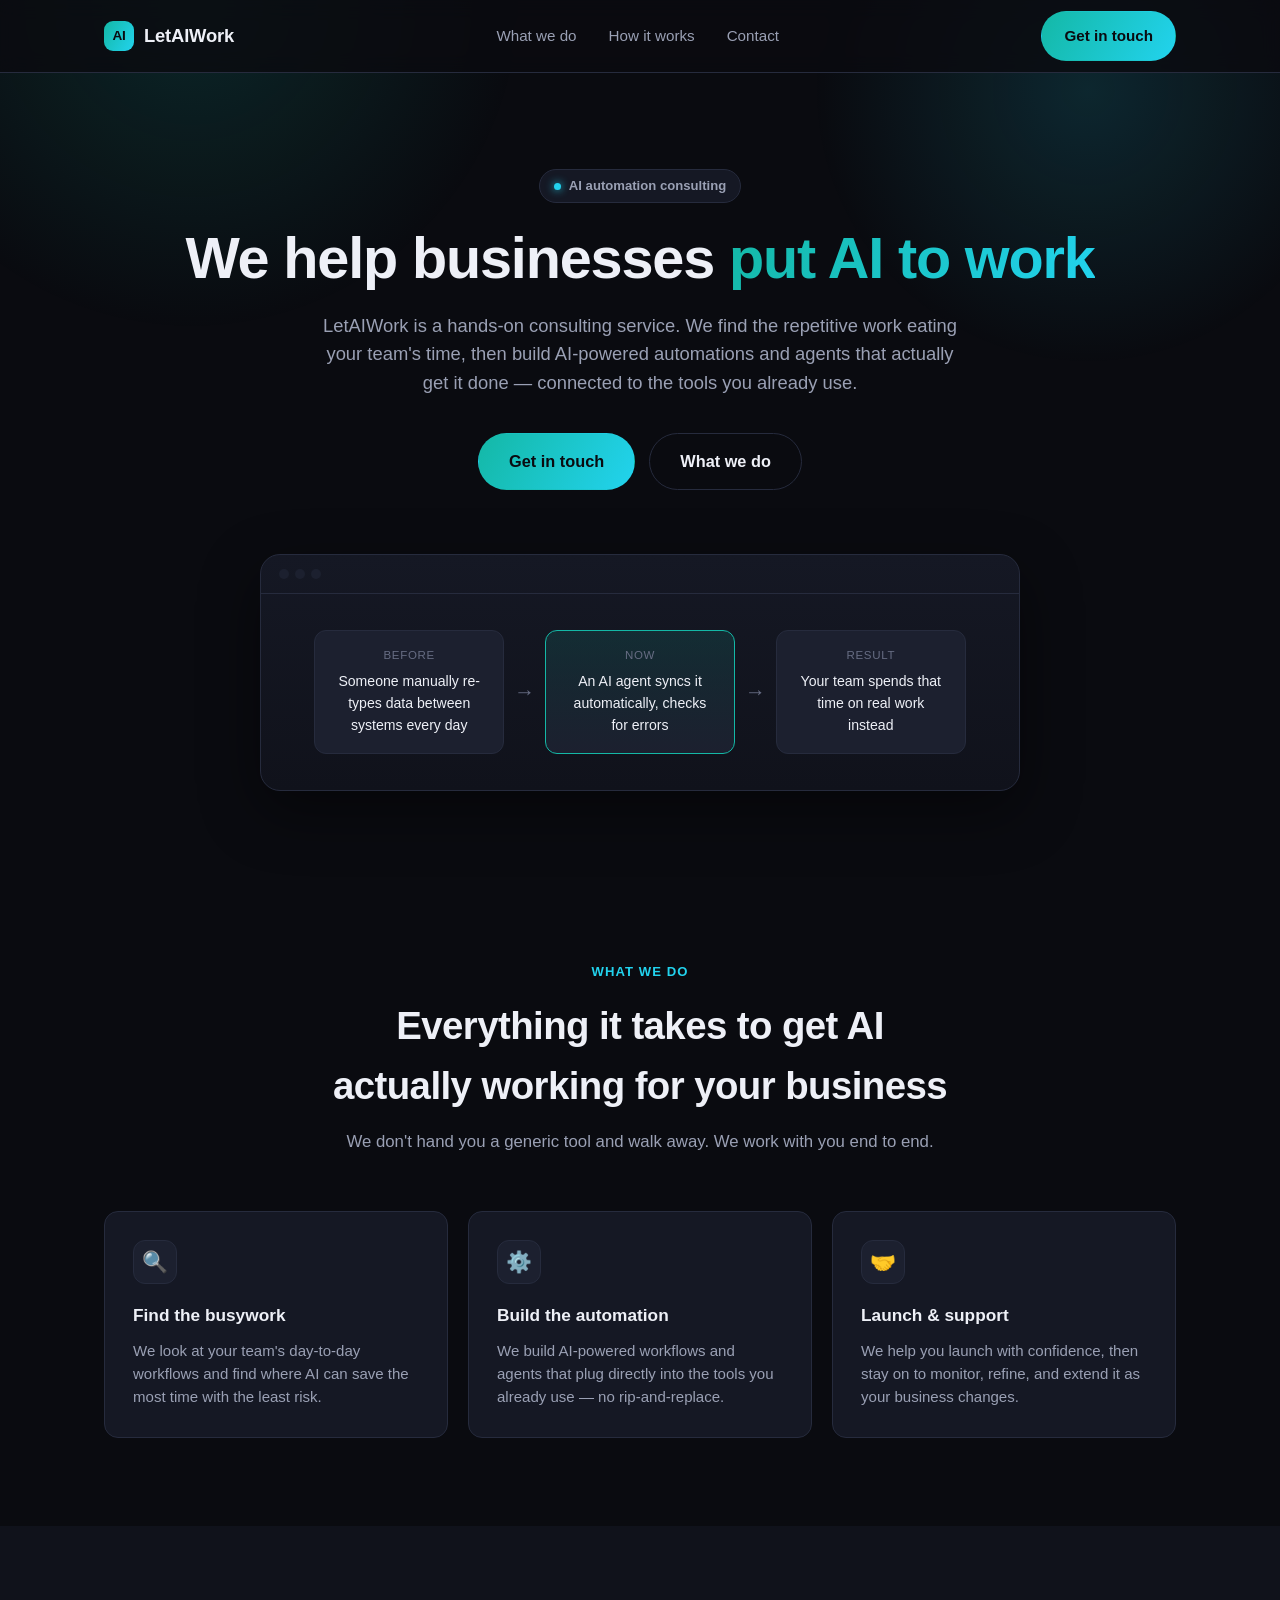
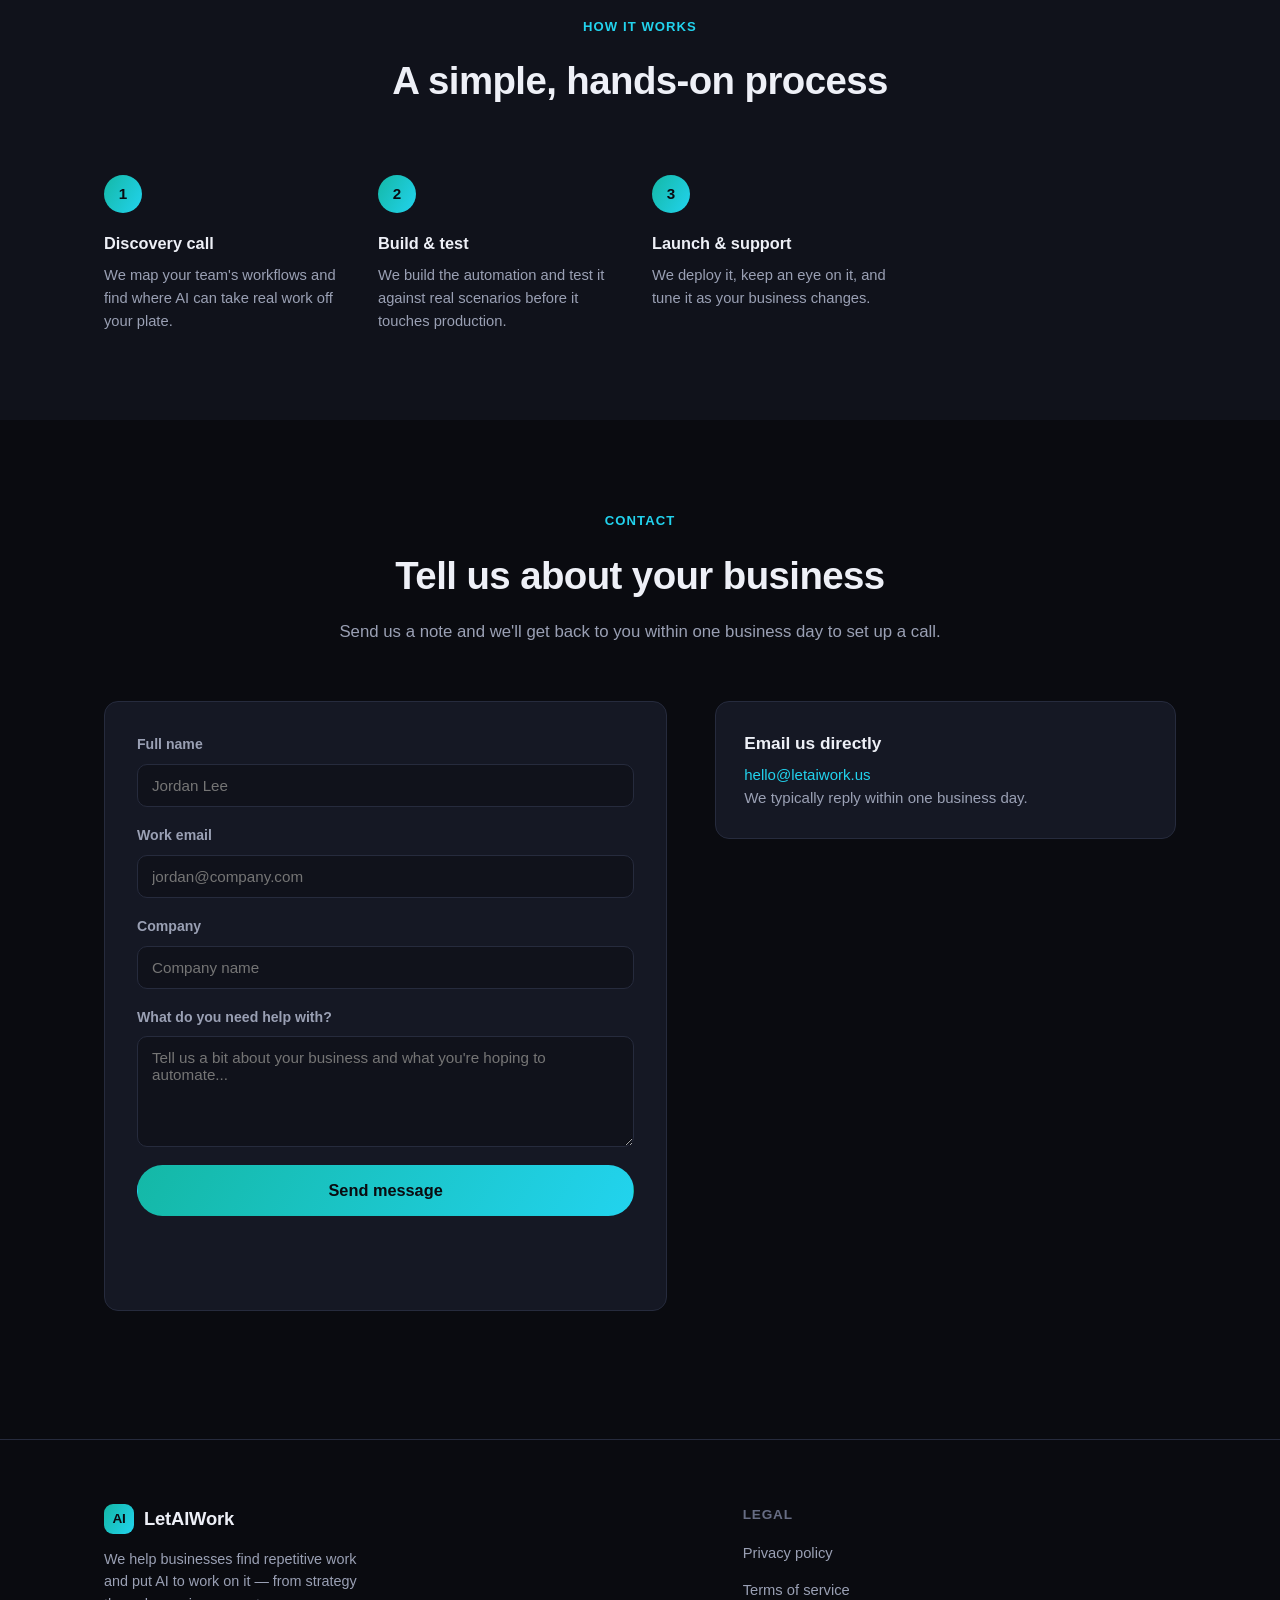
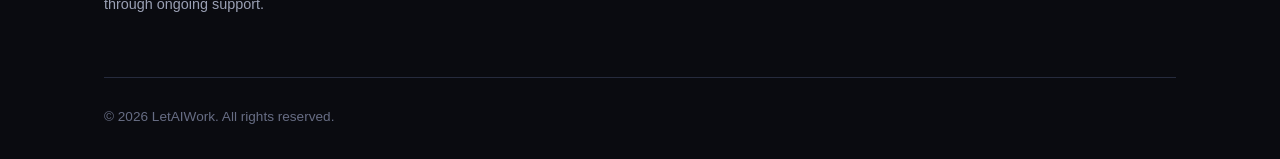
==== commit 64dd51c9: "Hide email address from form endpoint using FormSubmit alias Same as joinaichat.com: form action now" ====
--- a/index.html
+++ b/index.html
@@ -154,7 +154,7 @@
       </div>
       <div class="contact-grid">
 
-        <form class="contact-form" id="contact-form" action="https://formsubmit.co/hello@letaiwork.us" method="POST">
+        <form class="contact-form" id="contact-form" action="https://formsubmit.co/c23863cff7d80c03cbf47d0e5148e766" method="POST">
           <input type="hidden" name="_subject" value="New inquiry from letaiwork.us" />
           <input type="hidden" name="_template" value="table" />
           <input type="hidden" name="_autoresponse" value="Thanks for reaching out to LetAIWork! We received your message and will get back to you within one business day. — The LetAIWork team (letaiwork.us)" />
